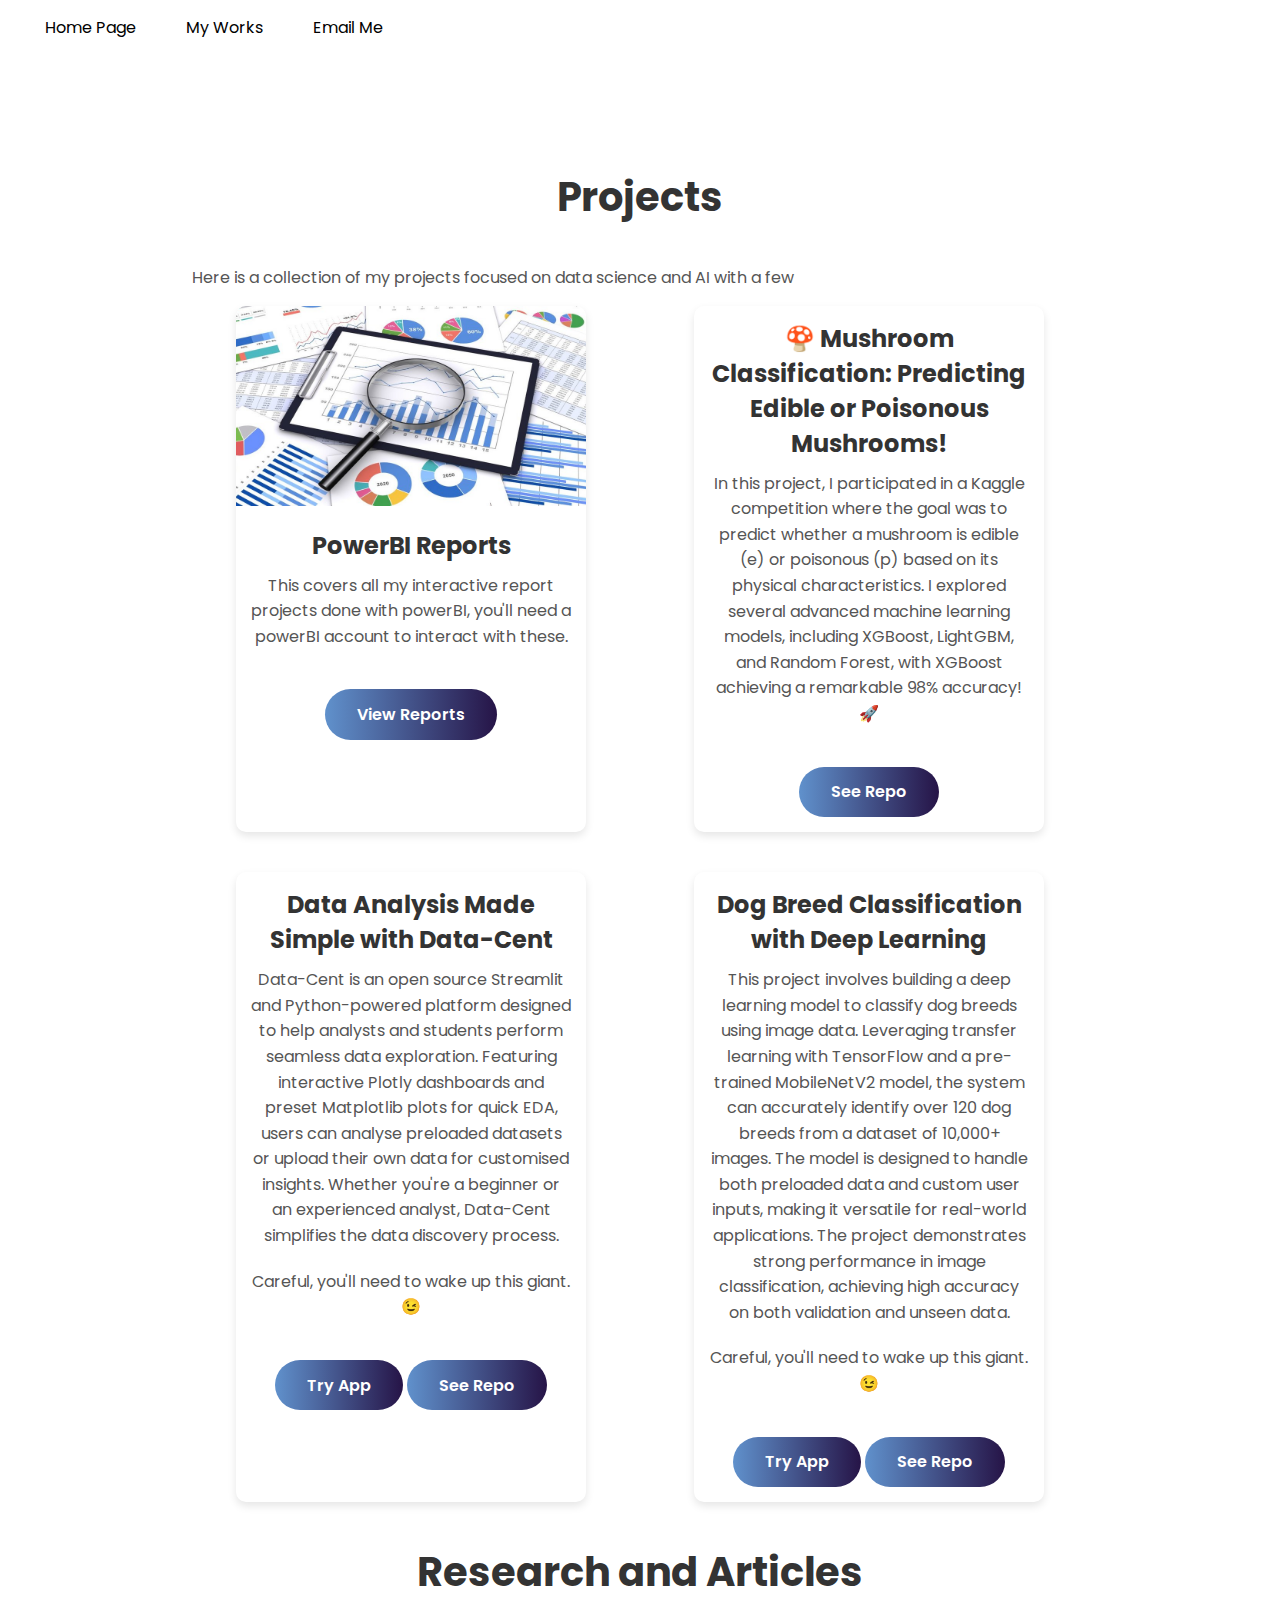
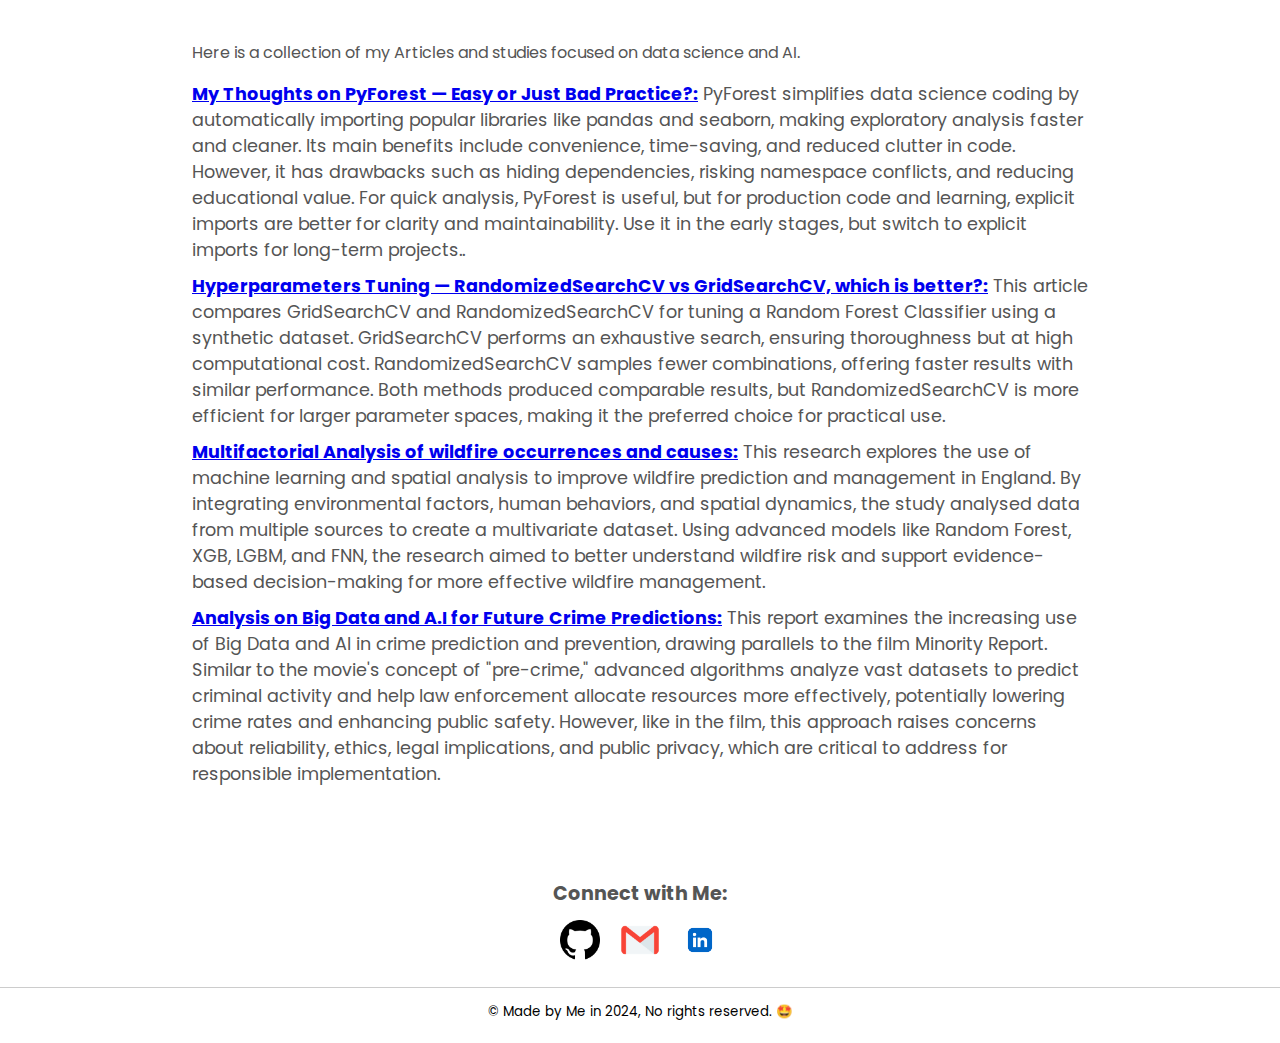
==== projects.html @ 7aef6d6a "Update projects.html" ====
<!DOCTYPE html>
<html lang="en">
<head>
    <meta charset="UTF-8">
    <meta name="viewport" content="width=device-width, initial-scale=1.0">
    <title>Projects | Daniel Emakporuena</title>
    <link rel="stylesheet" href="style.css">
</head>
<body>
    <header>
        <nav>
            <div class="header">
                <ul class="menu-links">
                    <li><a href="index.html">Home Page</a></li>
                    <li><a href="projects.html" class="active">My Works</a></li>
                    <li><a href="mailto:danielemakporuena1@gmail.com">Email Me</a></li>
                </ul>
                <button class="hamburger" onclick="toggleMenu()">
                    <div class="hamburger-icon-box">
                        <div class="hamburger-icon">
                            <span></span>
                            <span></span>
                            <span></span>
                        </div>
                    </div>
                </button>
            </div>
        </nav>
    </header>

    <main>            
        <section id="projects">
            <h1 class="section-title">Projects</h1>
            
            <section id="dashboards">
                <p>Here is a collection of my projects focused on data science and AI with a few </p>
                <p></p>
                <p></p>
                <div class="projects-container">
                    <div class="project-card">
                        <img src="assets/portfolio/analysis tag.jpg" alt="Sales Dashboard">
                        <div class="project-info">
                            <h3>PowerBI Reports</h3>
                            <p>This covers all my interactive report projects done with powerBI, you'll need a powerBI account to interact with these.  </p>
                            <a href="https://www.novypro.com/profile_projects/danieljohnson" class="btn_color">View Reports</a>
                        </div>
                    </div>
            
                    <div class="project-card">
                        <div class="project-info">
                            <h3>🍄 Mushroom Classification: Predicting Edible or Poisonous Mushrooms!</h3>

                            <p>In this project, I participated in a Kaggle competition where the goal was to predict whether a mushroom is edible (e) or poisonous (p) based on its physical characteristics. I explored several advanced machine learning models, including XGBoost, LightGBM, and Random Forest, with XGBoost achieving a remarkable 98% accuracy! 🚀</p>
                            <a href="https://github.com/Daniel15568/Binary-Prediction-of-Poisonous-Mushrooms" class="btn_color">See Repo</a>
                        </div>
                    </div>

                    <div class="project-card">
                        <div class="project-info">
                            <h3>Data Analysis Made Simple with Data-Cent</h3>

                            <p> Data-Cent is an open source Streamlit and Python-powered platform designed to help analysts and students perform seamless data exploration. Featuring interactive Plotly dashboards and preset Matplotlib plots for quick EDA, users can analyse preloaded datasets or upload their own data for customised insights. Whether you're a beginner or an experienced analyst, Data-Cent simplifies the data discovery process.</p>
                            <p>Careful, you'll need to wake up this giant. 😉</p>
                            <a href="https://data-cent.streamlit.app" class="btn_color">Try App</a>
                            <a href="https://data-cent.streamlit.app" class="btn_color">See Repo</a>
                        </div>
                    </div>

                    <div class="project-card">
                        <div class="project-info">
                            <h3>Dog Breed Classification with Deep Learning</h3>

                            <p>This project involves building a deep learning model to classify dog breeds using image data. Leveraging transfer learning with TensorFlow and a pre-trained MobileNetV2 model, the system can accurately identify over 120 dog breeds from a dataset of 10,000+ images. The model is designed to handle both preloaded data and custom user inputs, making it versatile for real-world applications. The project demonstrates strong performance in image classification, achieving high accuracy on both validation and unseen data.</p>
                            <p>Careful, you'll need to wake up this giant. 😉</p>
                            <a href="https://huggingface.co/spaces/daniel15568/Dog-Breed-Classification" class="btn_color">Try App</a>
                            <a href="https://github.com/Daniel15568/Dog-Breeds-Classification-with-CNN" class="btn_color">See Repo</a>
                        </div>
                    </div>
                </div>
            </section>

        <h1 class="section-title">Research and Articles</h1>
            <section id="research">
                <p>Here is a collection of my Articles and studies focused on data science and AI.</p>
                <ul class="research-list">
                    <li><strong><a href="https://medium.com/@danielemakporuena1/my-thoughts-on-pyforest-easy-or-just-bad-practice-66112c812318" target="_blank">My Thoughts on PyForest — Easy or Just Bad Practice?:</a></strong> PyForest simplifies data science coding by automatically importing popular libraries like pandas and seaborn, making exploratory analysis faster and cleaner. Its main benefits include convenience, time-saving, and reduced clutter in code.

                        However, it has drawbacks such as hiding dependencies, risking namespace conflicts, and reducing educational value. For quick analysis, PyForest is useful, but for production code and learning, explicit imports are better for clarity and maintainability. Use it in the early stages, but switch to explicit imports for long-term projects..</li>
                    <li><strong><a href="https://medium.com/@danielemakporuena1/hyperparameters-tuning-randomizedsearchcv-vs-gridsearchcv-which-is-better-f71c5fd5fe66" target="_blank">Hyperparameters Tuning — RandomizedSearchCV vs GridSearchCV, which is better?:</a></strong> This article compares GridSearchCV and RandomizedSearchCV for tuning a Random Forest Classifier using a synthetic dataset.

                        GridSearchCV performs an exhaustive search, ensuring thoroughness but at high computational cost. RandomizedSearchCV samples fewer combinations, offering faster results with similar performance.
                        
                        Both methods produced comparable results, but RandomizedSearchCV is more efficient for larger parameter spaces, making it the preferred choice for practical use.</li>
                    <li><strong><a href="https://rgdoi.net/10.13140/RG.2.2.27816.58883" target="_blank">Multifactorial Analysis of wildfire occurrences and causes:</a></strong> This research explores the use of machine learning and spatial analysis to improve wildfire prediction and management in England. By integrating environmental factors, human behaviors, and spatial dynamics, the study analysed data from multiple sources to create a multivariate dataset. Using advanced models like Random Forest, XGB, LGBM, and FNN, the research aimed to better understand wildfire risk and support evidence-based decision-making for more effective wildfire management.</li>
                    <li><strong><a href="https://rgdoi.net/10.13140/RG.2.2.26822.24640" target="_blank">Analysis on Big Data and A.I for Future Crime Predictions:</a></strong> This report examines the increasing use of Big Data and AI in crime prediction and prevention, drawing parallels to the film Minority Report. Similar to the movie's concept of "pre-crime," advanced algorithms analyze vast datasets to predict criminal activity and help law enforcement allocate resources more effectively, potentially lowering crime rates and enhancing public safety. However, like in the film, this approach raises concerns about reliability, ethics, legal implications, and public privacy, which are critical to address for responsible implementation.</li>
                    

                </ul>
            </section>
        </section>
    </main>

    <footer id="footer">
        <div class="social-media">
            <p>Connect with Me:</p>
            <div class="social-icons">
                <a href="https://github.com/Daniel15568" target="_blank">
                    <img src="./assets/github_logo.png" alt="GitHub">
                </a>
                <a href="mailto:danielemakporuena1@gmail.com">
                    <img src="./assets/email.png" alt="Email">
                </a>
                <a href="https://www.linkedin.com/in/daniel15568" target="_blank">
                    <img src="./assets/linkedin.png" alt="LinkedIn">
                </a>
            </div>
        </div>
        <div class="line">
            <small>© Made by Me in 2024, No rights reserved. 🤩 </small>
        </div>
    </footer>

    <script src="script.js"></script>
</body>
</html>
---- style.css ----
@import url('https://fonts.googleapis.com/css2?family=Poppins:wght@300;400;500;600&display=swap');

* {
    margin: 0;
    padding: 0;
    box-sizing: border-box;
}

body {
    font-family: 'Poppins', sans-serif;
    background-color: white;
    color: #333;
}

html {
    scroll-behavior: smooth;
}

p {
    color: #555;
    line-height: 1.6;
    margin-bottom: 15px;
}

a,
.btn {
    transition: color 0.3s ease, background-color 0.3s ease;
}

.header {
    background-color: white;
    color: black;
    padding: 15px 20px;
    display: flex;
    justify-content: flex-end;
    align-items: center;
    flex-wrap: wrap;
}

nav {
    display: flex;
    align-items: center;
}

nav ul {
    list-style: none;
    display: flex;
    margin: 0;
    padding: 0;
}

nav ul li {
    margin: 0 15px;
}

nav ul li a {
    color: black;
    text-decoration: none;
    padding: 10px;
    transition: background-color 0.3s ease;
}

nav ul li a:hover {
    background-color: whitesmoke;
    border-radius: 5px;
}

.hamburger {
    display: none;
    font-size: 30px;
    cursor: pointer;
    color: black;
    position: absolute;
    top: 20px;
    right: 20px;
    z-index: 10;
}

main {
    margin-top: 60px;
}

section {
    padding-top: 2vh;
    margin: 0 5rem;
    box-sizing: border-box;
    min-height: fit-content;
}

#profile {
    display: flex;
    justify-content: center;
    align-items: center;
    gap: 3rem;
    height: 70vh;
}

.section_pic_container img {
    height: 375px;
    width: 375px;
    border-radius: 50%;
    object-fit: cover;
    box-shadow: 0px 4px 10px rgba(0, 0, 0, 0.2);
}

.section_text {
    align-self: center;
    text-align: center;
}

.section_text p {
    font-weight: 600;
    margin-bottom: 10px;
}

.btn_color {
    background: linear-gradient(90deg, #6091cc, rgb(38, 20, 71));
    border: none;
    color: white;
    padding: 0.8rem 2rem; 
    font-weight: 600;
    border-radius: 2rem;
    cursor: pointer;
    transition: background-color 0.3s ease, transform 0.2s ease;
    text-decoration: none; 
    display: inline-block; 
    margin-top: 20px; 
}

.btn_container {
    display: flex;
    justify-content: center;
    align-items: center;
    margin-top: 20px;
}

.btn_color:hover {
    background-color: #4f7ebf;
    transform: scale(1.05);
}

#about {
    text-align: center;
}

#about h2 {
    text-align: center;
    margin-bottom: 20px;
}

#about .text_container {
    max-width: 800px;
    margin: 0 auto;
    text-align: left;
}

footer {
    background-color: white;
    color: black;
    padding: 20px 0;
    text-align: center;
}

.social-media {
    margin-bottom: 20px;
}

.social-media p {
    margin-bottom: 10px;
    font-size: 1.2rem;
    font-weight: bold;
}

.social-icons {
    display: flex;
    justify-content: center;
    gap: 20px;
}

.social-icons a img {
    width: 40px;
    height: 40px;
    transition: transform 0.3s ease, opacity 0.3s ease;
}

.social-icons a:hover img {
    transform: scale(1.1);
    opacity: 0.8;
}

footer p {
    margin: 10;
}
footer .line {
    border-top: 1px solid #ccc;
    padding-top: 10px;
    margin-top: 20px;
    text-align: center;
}

@media (max-width: 768px) {

    .hamburger {
        display: flex;
        background-color: transparent;
        border: 1px solid #ccc;
        padding: 10px;
        border-radius: 8px;
        width: 50px;
        height: 50px;
        justify-content: center;
        align-items: center;
        cursor: pointer;
        position: absolute;
        top: 20px;
        right: 20px;
        z-index: 10;
    }

    .hamburger-icon-box {
        display: flex;
        justify-content: center;
        align-items: center;
        width: 100%;
        height: 100%;
    }

    .hamburger-icon span {
        display: block;
        width: 25px;
        height: 3px;
        background-color: #333;
        margin: 4px 0;
        transition: all 0.3s ease;
    }

    nav ul {
        flex-direction: column;
        display: none;
        background-color: white;
        width: 50%;
        height: 100vh;
        position: fixed;
        top: 0;
        right: -100%;
        justify-content: flex-start;
        align-items: flex-start;
        padding-top: 80px;
        padding-left: 20px;
        z-index: 9;
        transition: right 0.4s ease;
    }

    nav ul.active {
        display: flex;
        right: 0;
    }

    nav ul li {
        margin: 20px 0;
    }

    section {
        margin: 0 1rem;
    }

    #profile {
        flex-direction: column;
        height: auto;
    }

    .section_pic_container img {
        height: 250px; 
        width: 250px;
    }

    .btn_color {
        padding: 0.8rem 1.5rem;
        font-size: 1rem;
    }

    .social-icons a img {
        width: 30px;
        height: 30px;
    }
}

#projects {
    padding: 2rem;
    background-color: white;
}

.section-title {
    font-size: 2.5rem;
    margin-bottom: 20px;
    margin-top: 20px;
    color: #333;
    text-align: center;
}

.section-subtitle {
    font-size: 1.8rem;
    margin-bottom: 15px;
    color: #333;
}

#research {
    margin-bottom: 40px;
    text-align: left;
}

.research-list {
    list-style-type: none;
    padding: 0;
}

.research-list li {
    margin-bottom: 10px;
    font-size: 1.1rem;
    color: #555;
}

.projects-container {
    display: grid;
    grid-template-columns: repeat(auto-fit, minmax(300px, 1fr));
    gap: 20px;
    justify-items: center;
}

.project-card {
    background-color: white;
    border-radius: 10px;
    box-shadow: 0 4px 8px rgba(0, 0, 0, 0.1);
    overflow: hidden;
    transition: transform 0.3s ease;
    max-width: 350px;
    text-align: left;
    margin-bottom: 20px;
}

.project-card img {
    width: 100%;
    height: 200px;
    object-fit: cover;
}

.project-info {
    padding: 15px;
    text-align: center;
}

.project-info h3 {
    font-size: 1.5rem;
    margin-bottom: 10px;
    color: #333;
}

.project-info p {
    color: #555;
    margin-bottom: 20px;
}

.project-card:hover {
    transform: scale(1.05);
}
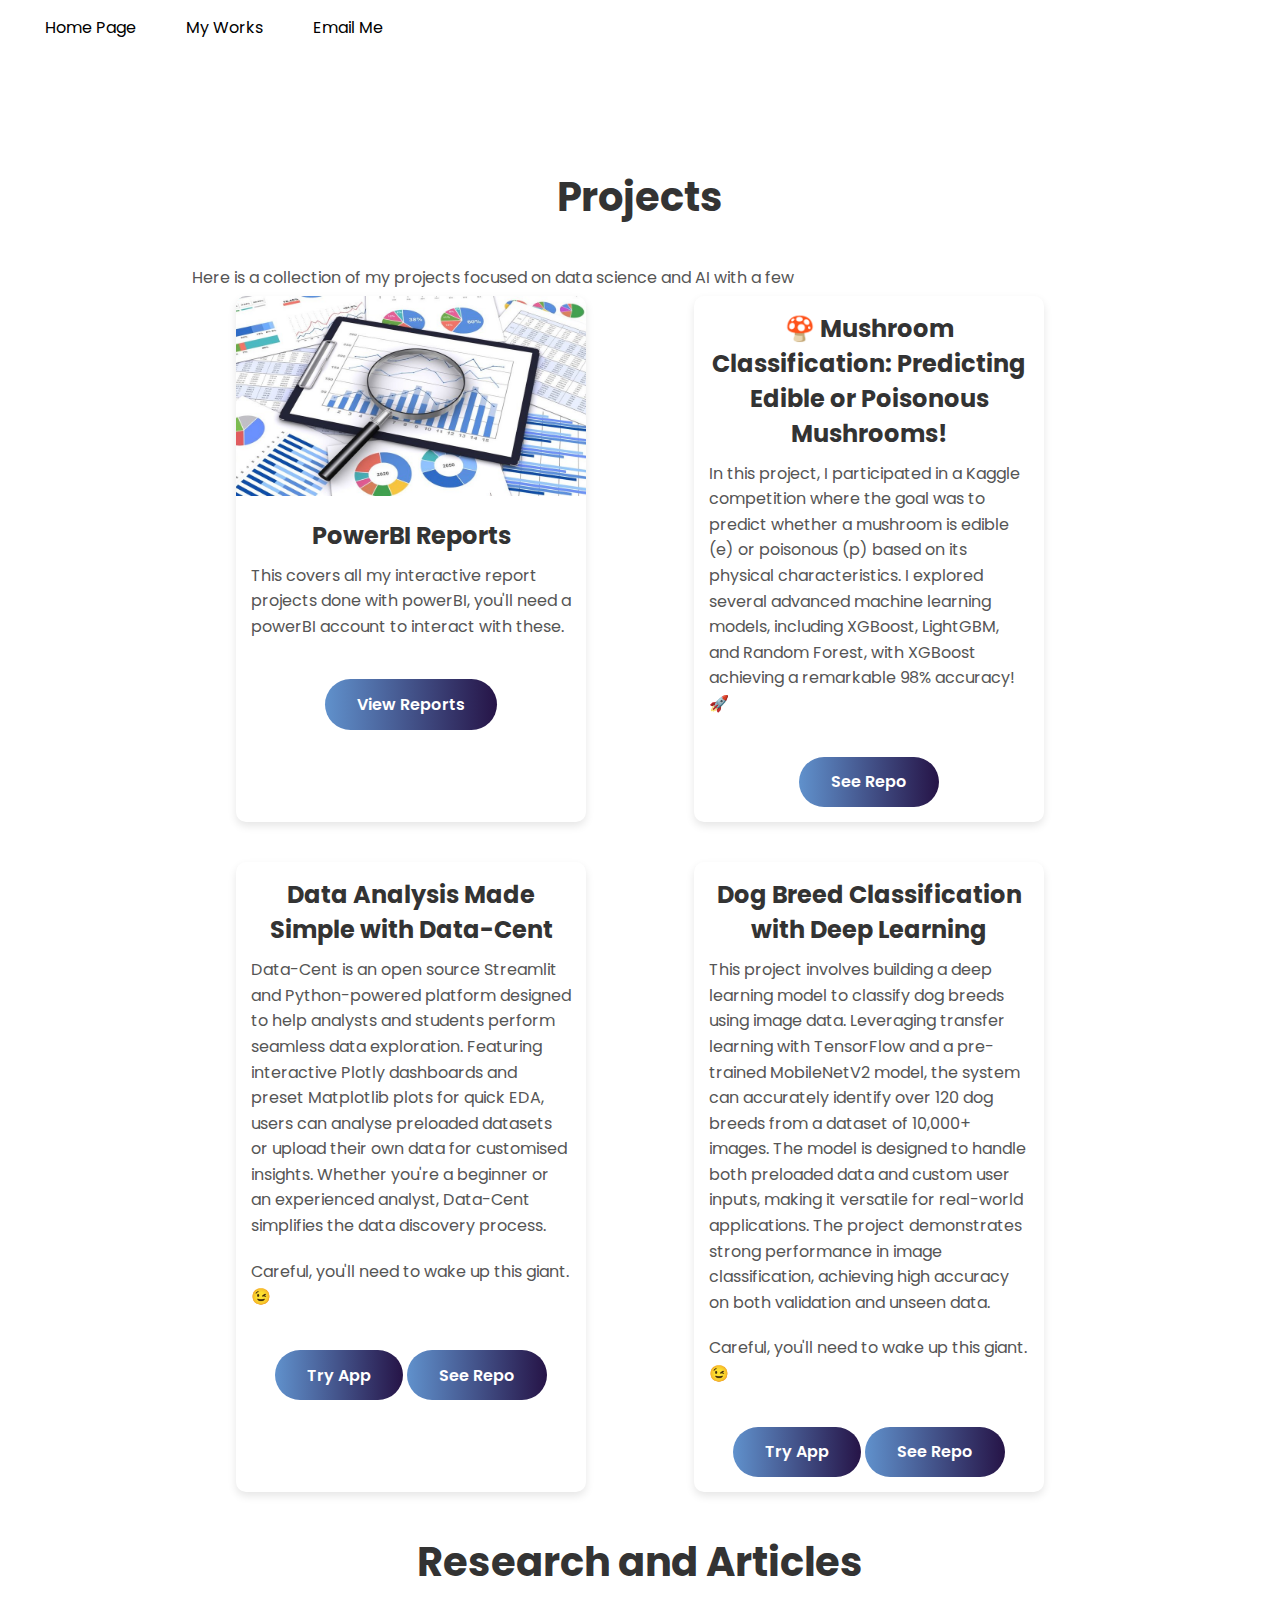
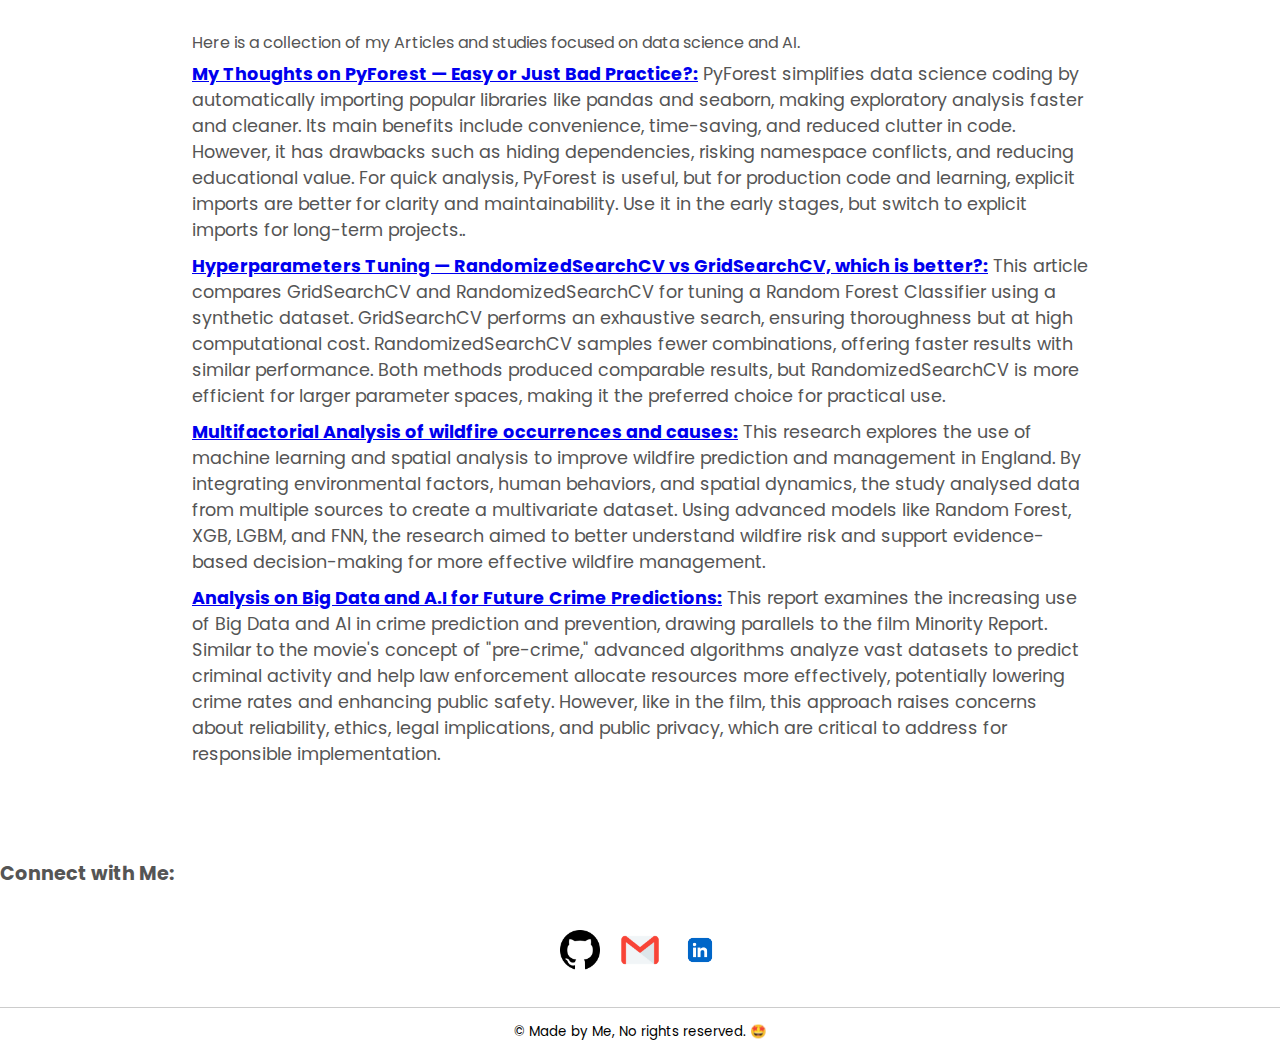
==== commit e2d896d0: "Update projects.html" ====
--- a/projects.html
+++ b/projects.html
@@ -38,7 +38,7 @@
                 <p></p>
                 <div class="projects-container">
                     <div class="project-card">
-                        <img src="assets/portfolio/analysis tag.jpg" alt="Sales Dashboard">
+                        <img src="assets/analysis tag.jpg" alt="Sales Dashboard">
                         <div class="project-info">
                             <h3>PowerBI Reports</h3>
                             <p>This covers all my interactive report projects done with powerBI, you'll need a powerBI account to interact with these.  </p>
@@ -62,7 +62,7 @@
                             <p> Data-Cent is an open source Streamlit and Python-powered platform designed to help analysts and students perform seamless data exploration. Featuring interactive Plotly dashboards and preset Matplotlib plots for quick EDA, users can analyse preloaded datasets or upload their own data for customised insights. Whether you're a beginner or an experienced analyst, Data-Cent simplifies the data discovery process.</p>
                             <p>Careful, you'll need to wake up this giant. 😉</p>
                             <a href="https://data-cent.streamlit.app" class="btn_color">Try App</a>
-                            <a href="https://data-cent.streamlit.app" class="btn_color">See Repo</a>
+                            <a href="https://github.com/data-centt/Data-Analytics" class="btn_color">See Repo</a>
                         </div>
                     </div>
 
@@ -116,7 +116,7 @@
             </div>
         </div>
         <div class="line">
-            <small>© Made by Me in 2024, No rights reserved. 🤩 </small>
+            <small>© Made by Me, No rights reserved. 🤩 </small>
         </div>
     </footer>
 
--- a/style.css
+++ b/style.css
@@ -140,18 +140,75 @@
 }
 
 #about {
-    text-align: center;
-}
-
+    display: flex;
+    flex-direction: column;
+    justify-content: center;
+    align-items: center;
+    width: 90vw; 
+    text-align: left; 
+}
 #about h2 {
-    text-align: center;
+    margin-bottom: 20px; 
+    margin-top: 20px;
+}
+
+#about .text_container {
+    width: 100%; 
+}
+
+#about p {
+    font-size: 1.0em;
+    line-height: 1.3;
+    color: #555;
+}
+.skills-container {
+    display: flex;
+    flex-wrap: wrap;
+    justify-content: space-around;
+    text-align: center;
+    margin: 0 auto;
+}
+
+.skill-box {
+    flex-basis: 30%; 
+    padding: 20px;
+    margin: 10px;
+    text-align: center;
+}
+
+.skill-box img {
+    margin-bottom: 10px;
+    width: 80px; 
+    height: 80px;
+}
+
+h3 {
+    font-size: 1.5em;
+    margin-bottom: 10px;
+}
+
+p {
+    font-size: 1em;
+    margin-bottom: 5px;
+    text-align: left;
+}
+
+.centered-skill-box {
+    flex-basis: 30%;
+    margin-left: auto;
+    margin-right: auto;
+}
+
+#skills .title_2 {
+    text-align: center;
+    margin-bottom: 10px;
+}
+
+.skills-intro {
+    text-align: center;
+    font-size: 1.2em;
     margin-bottom: 20px;
-}
-
-#about .text_container {
-    max-width: 800px;
-    margin: 0 auto;
-    text-align: left;
+    color: #555; 
 }
 
 footer {
@@ -162,11 +219,11 @@
 }
 
 .social-media {
-    margin-bottom: 20px;
+    margin-bottom: 30px;
 }
 
 .social-media p {
-    margin-bottom: 10px;
+    margin-bottom: 40px;
     font-size: 1.2rem;
     font-weight: bold;
 }
@@ -199,7 +256,6 @@
 }
 
 @media (max-width: 768px) {
-
     .hamburger {
         display: flex;
         background-color: transparent;
@@ -278,11 +334,22 @@
         padding: 0.8rem 1.5rem;
         font-size: 1rem;
     }
-
-    .social-icons a img {
-        width: 30px;
-        height: 30px;
-    }
+    .skills-container {
+        display: flex;
+        flex-direction: column;
+        justify-content: center;
+        align-items: center;
+        margin: 0;
+        text-align: center;
+    }
+
+    .skill-box {
+        flex-basis: 90%; 
+        padding: 10px;
+        margin: 10px;
+        text-align: center;
+    }
+    
 }
 
 #projects {
@@ -363,5 +430,3 @@
 .project-card:hover {
     transform: scale(1.05);
 }
-
-
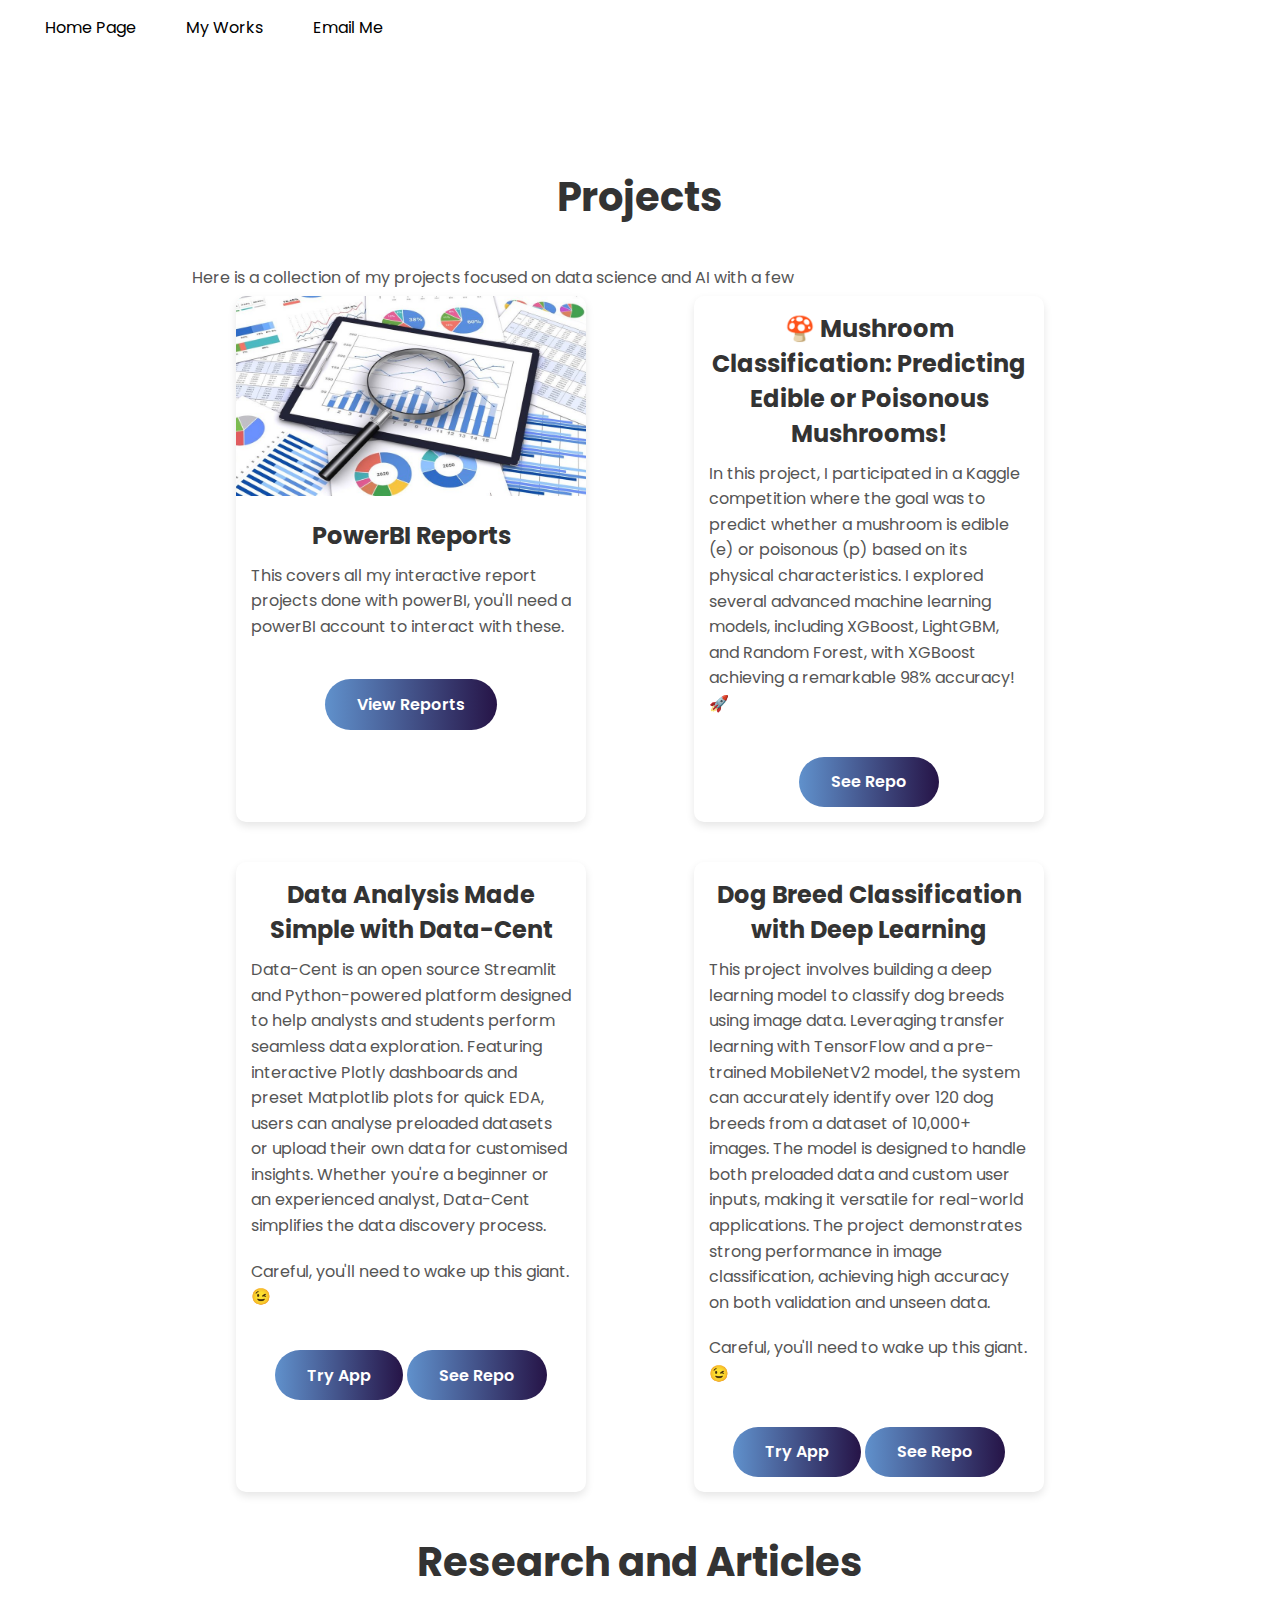
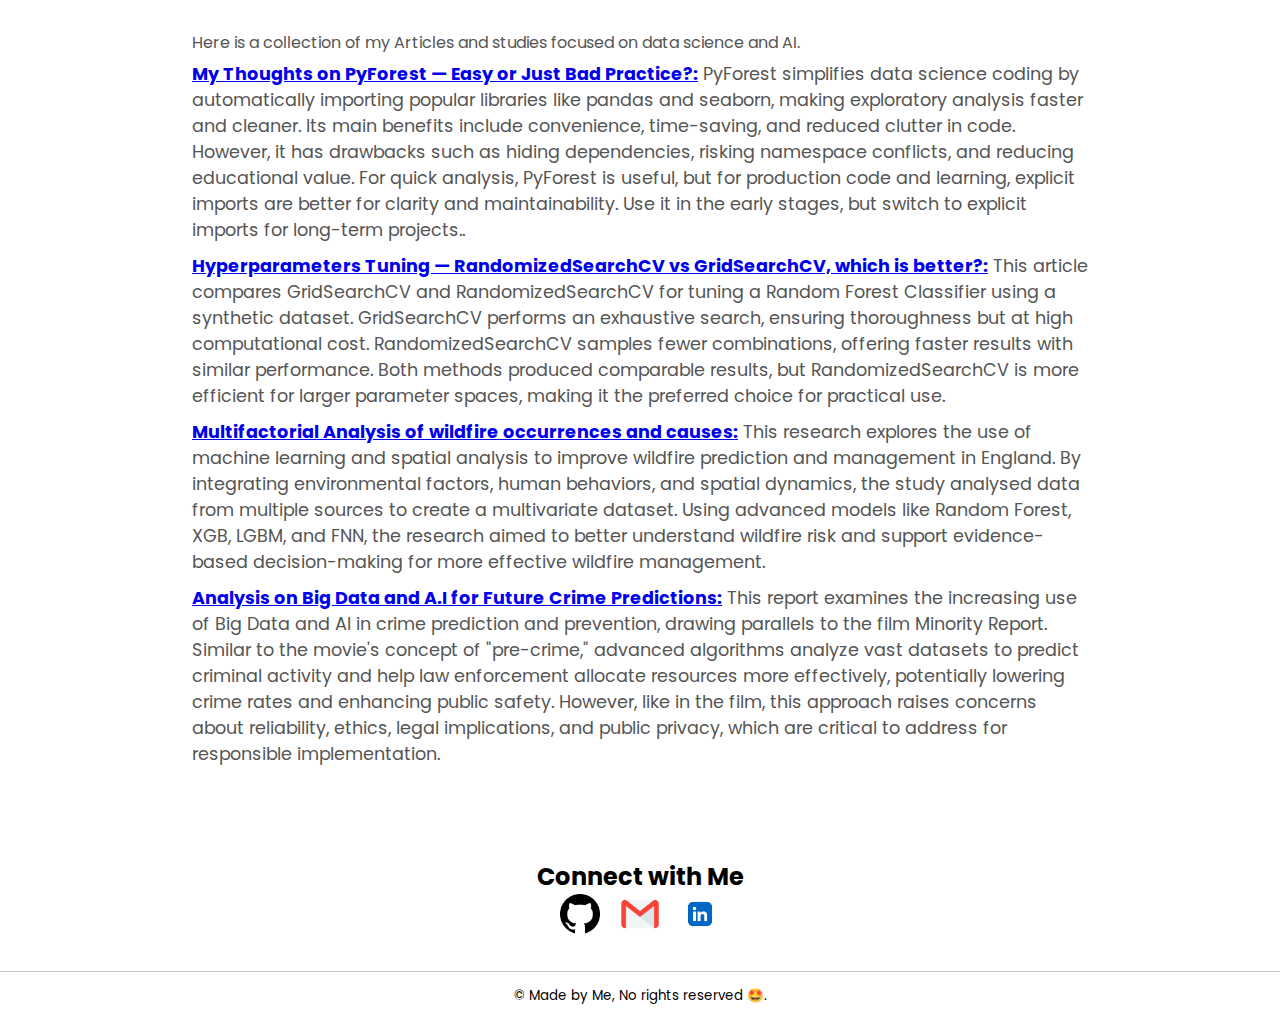
==== commit cc219338: "Update projects.html" ====
--- a/projects.html
+++ b/projects.html
@@ -102,22 +102,26 @@
 
     <footer id="footer">
         <div class="social-media">
-            <p>Connect with Me:</p>
+            <h2 class="connect">Connect with Me</h2>
             <div class="social-icons">
                 <a href="https://github.com/Daniel15568" target="_blank">
-                    <img src="./assets/github_logo.png" alt="GitHub">
+                    <img src="./assets/github_logo.png" alt="GitHub" width="40" height="40">
                 </a>
-                <a href="mailto:danielemakporuena1@gmail.com">
-                    <img src="./assets/email.png" alt="Email">
+                <a href="mailto:danielemakporuena.com">
+                    <img src="./assets/email.png" alt="Email" width="40" height="40">
                 </a>
                 <a href="https://www.linkedin.com/in/daniel15568" target="_blank">
-                    <img src="./assets/linkedin.png" alt="LinkedIn">
+                    <img src="./assets/linkedin.png" alt="LinkedIn" width="40" height="40">
                 </a>
             </div>
         </div>
         <div class="line">
-            <small>© Made by Me, No rights reserved. 🤩 </small>
-        </div>
+            <div class="container">
+                <small class="bootscore-copyright">
+                    <span class="cr-symbol">©</span>&nbsp;Made by Me, No rights reserved 🤩.
+                </small>
+            </div>
+        </div>    
     </footer>
 
     <script src="script.js"></script>
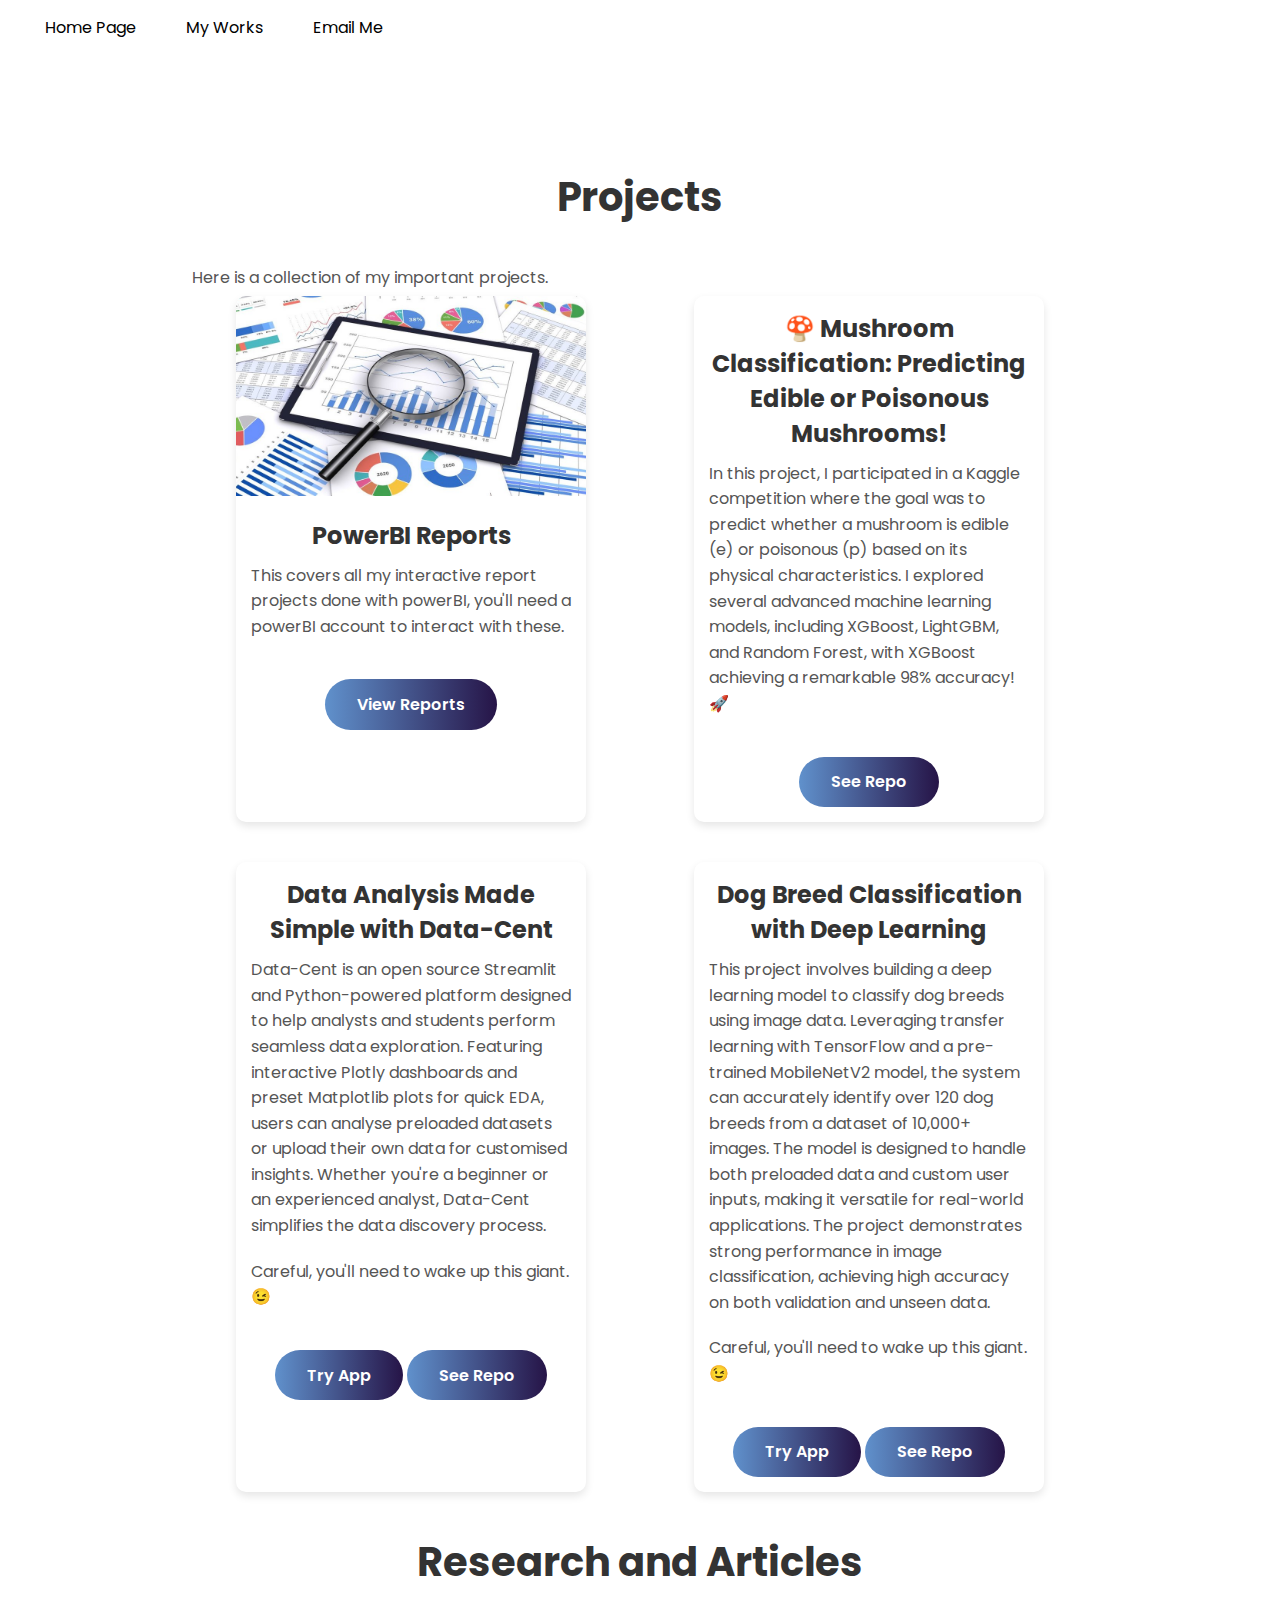
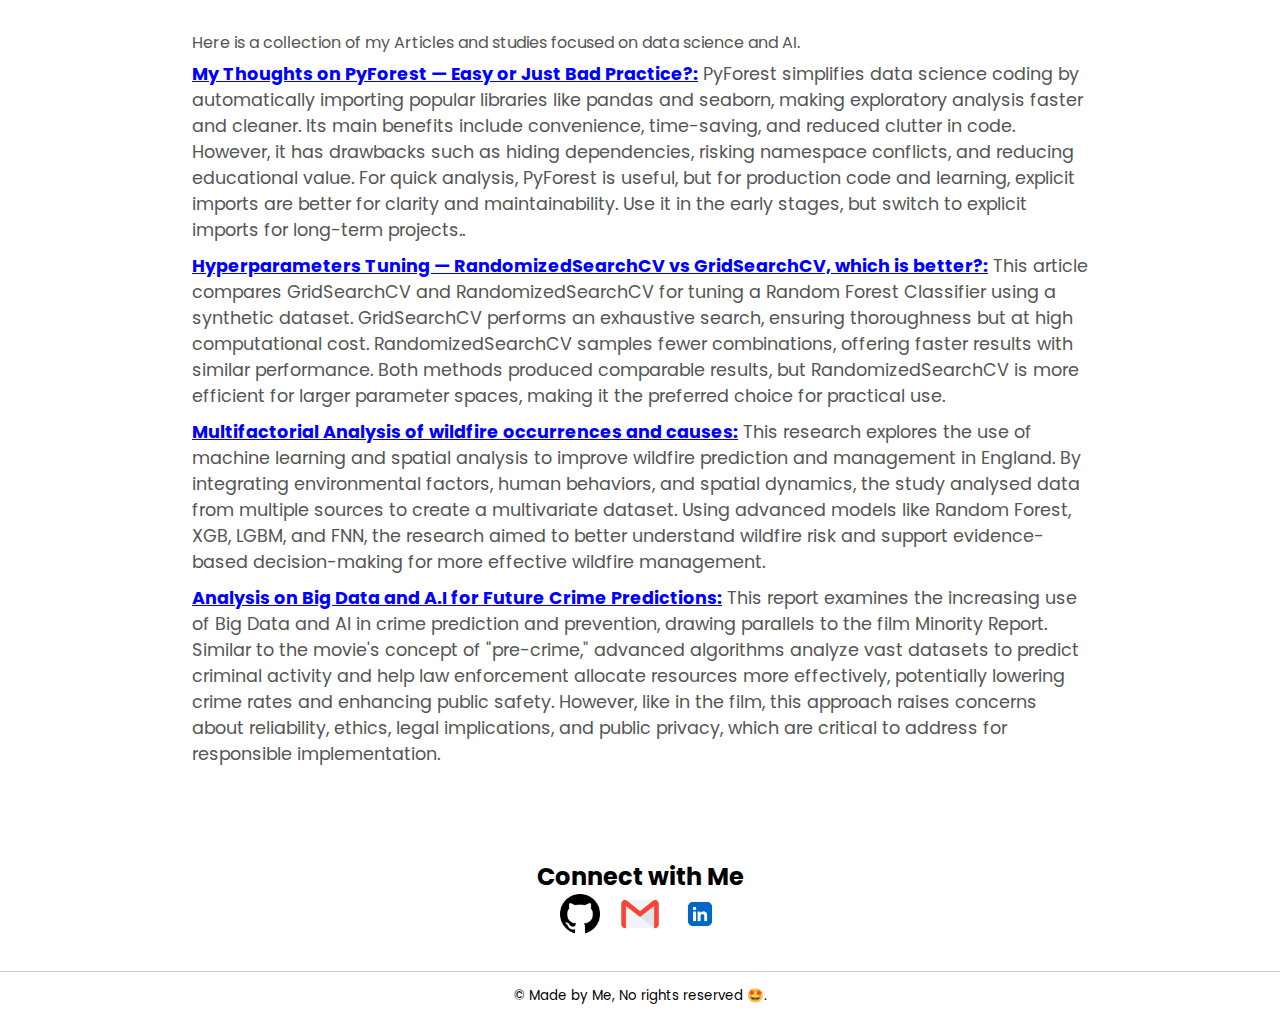
==== commit ad97a761: "Update projects.html" ====
--- a/projects.html
+++ b/projects.html
@@ -33,7 +33,7 @@
             <h1 class="section-title">Projects</h1>
             
             <section id="dashboards">
-                <p>Here is a collection of my projects focused on data science and AI with a few </p>
+                <p>Here is a collection of my important projects. </p>
                 <p></p>
                 <p></p>
                 <div class="projects-container">
--- a/style.css
+++ b/style.css
@@ -430,3 +430,9 @@
 .project-card:hover {
     transform: scale(1.05);
 }
+
+#research a:link,
+#research a:visited {
+    color: blue; 
+    transition: color 0.3s ease;
+}
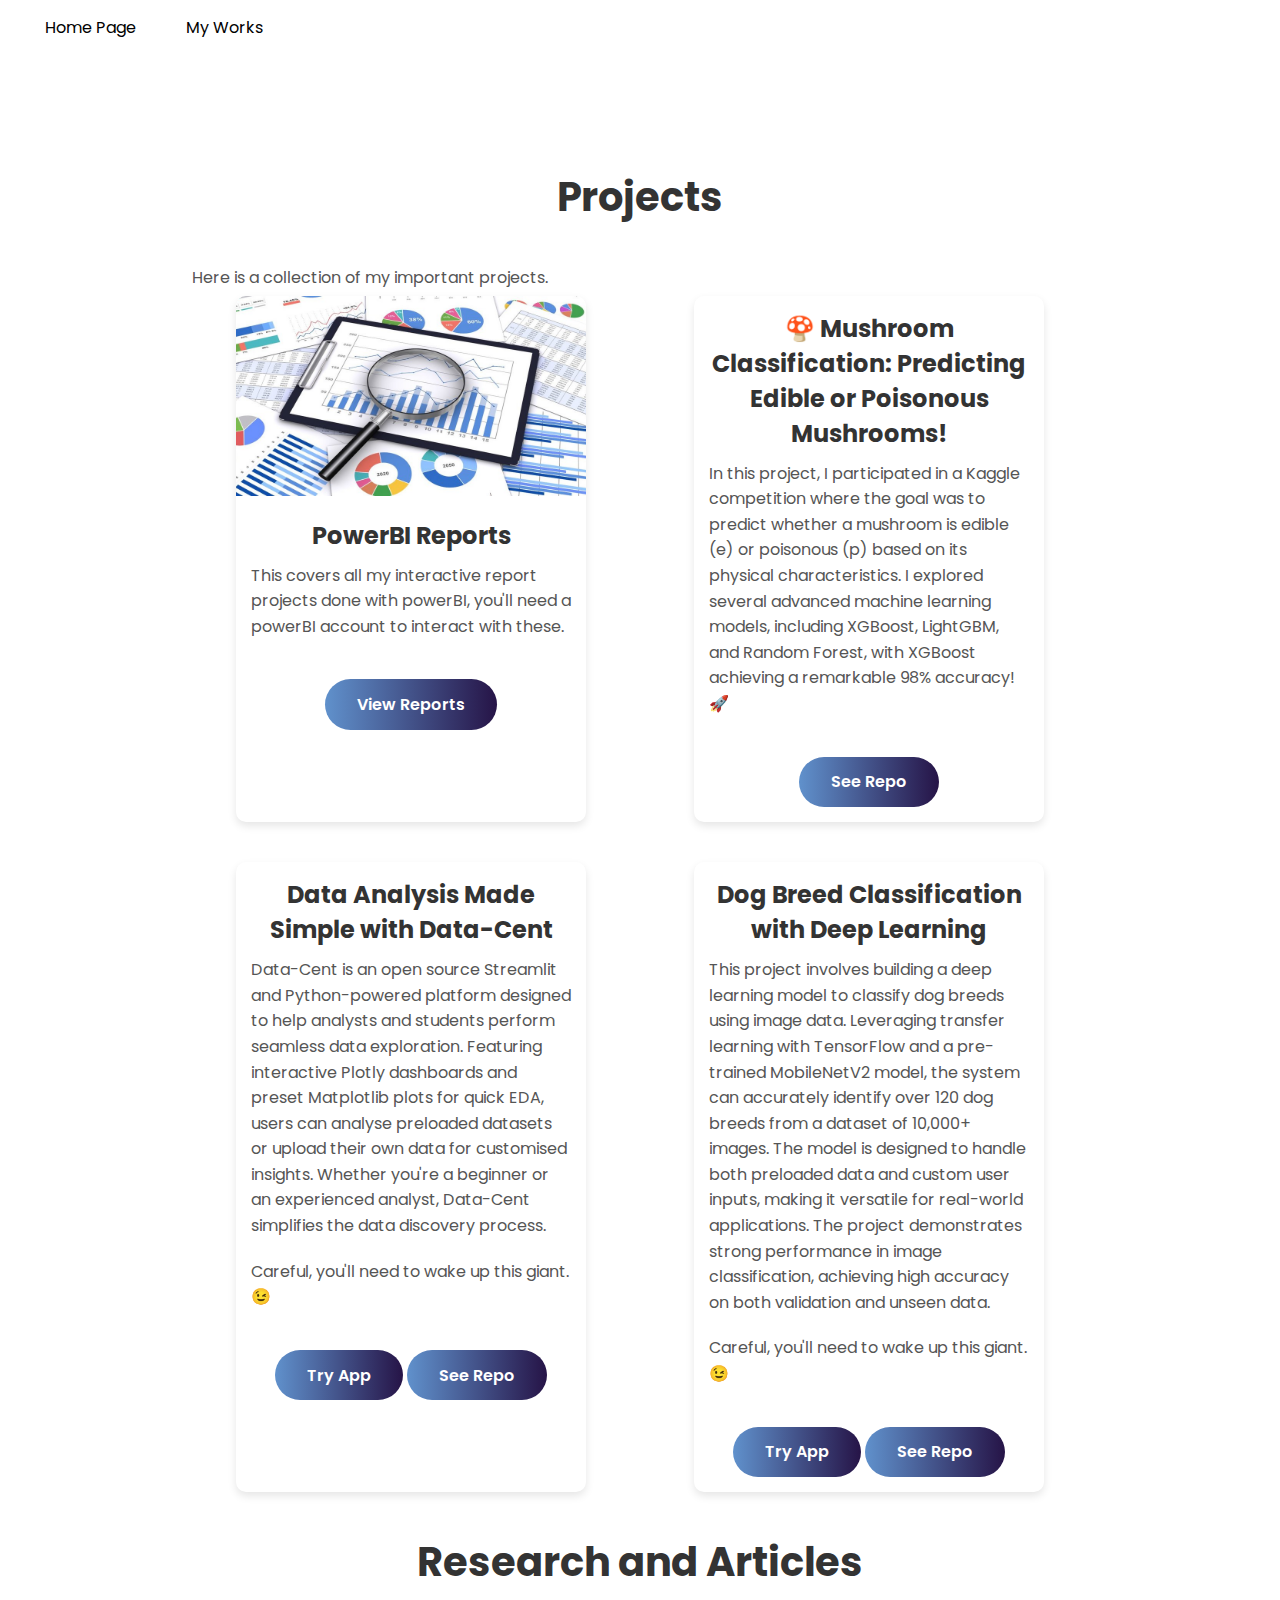
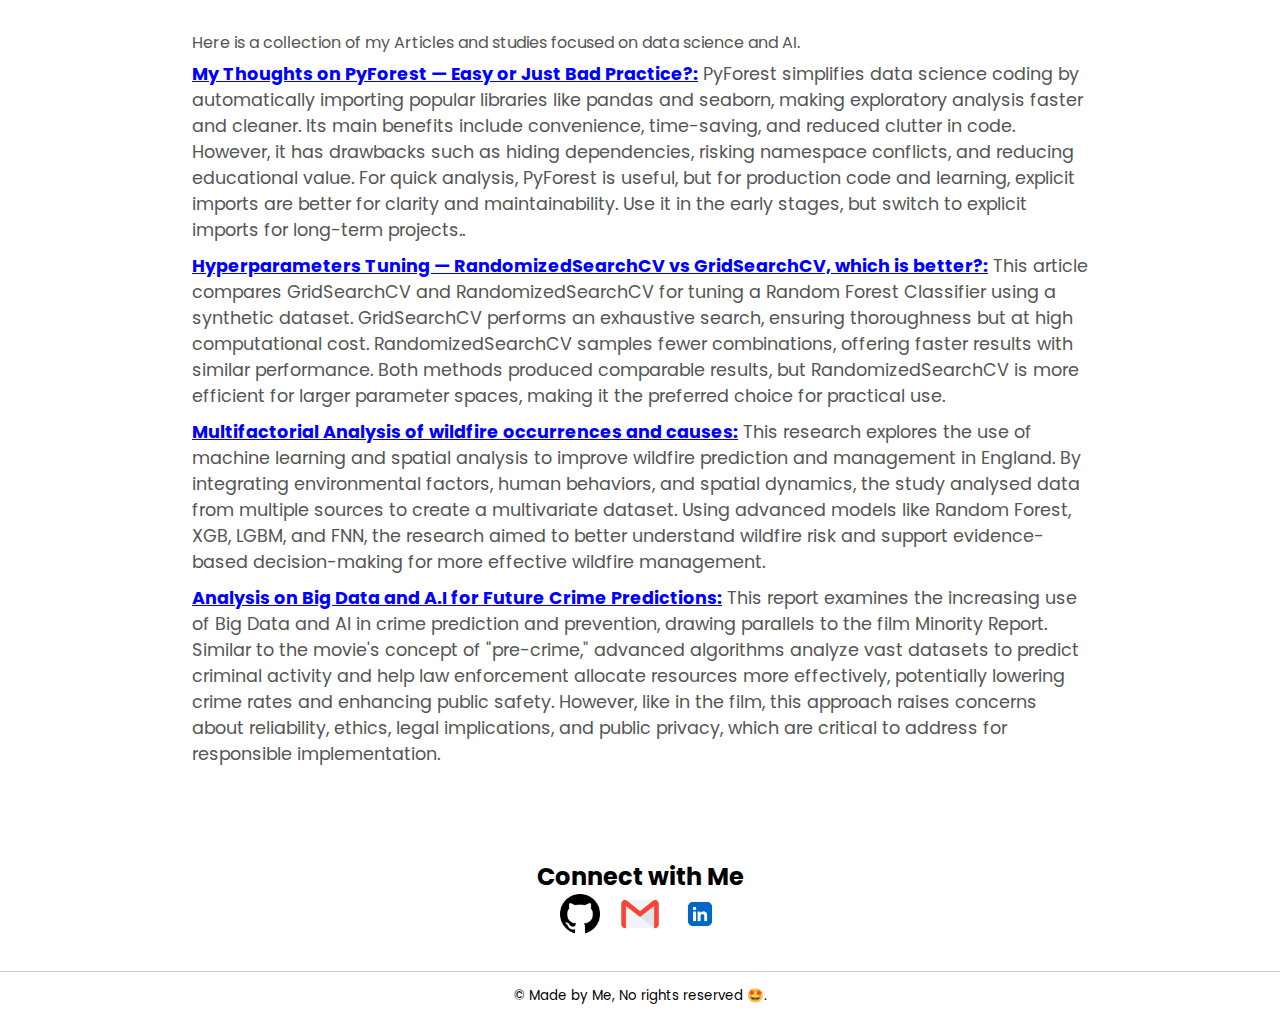
==== commit cfdece80: "Update projects.html" ====
--- a/projects.html
+++ b/projects.html
@@ -13,7 +13,6 @@
                 <ul class="menu-links">
                     <li><a href="index.html">Home Page</a></li>
                     <li><a href="projects.html" class="active">My Works</a></li>
-                    <li><a href="mailto:danielemakporuena1@gmail.com">Email Me</a></li>
                 </ul>
                 <button class="hamburger" onclick="toggleMenu()">
                     <div class="hamburger-icon-box">
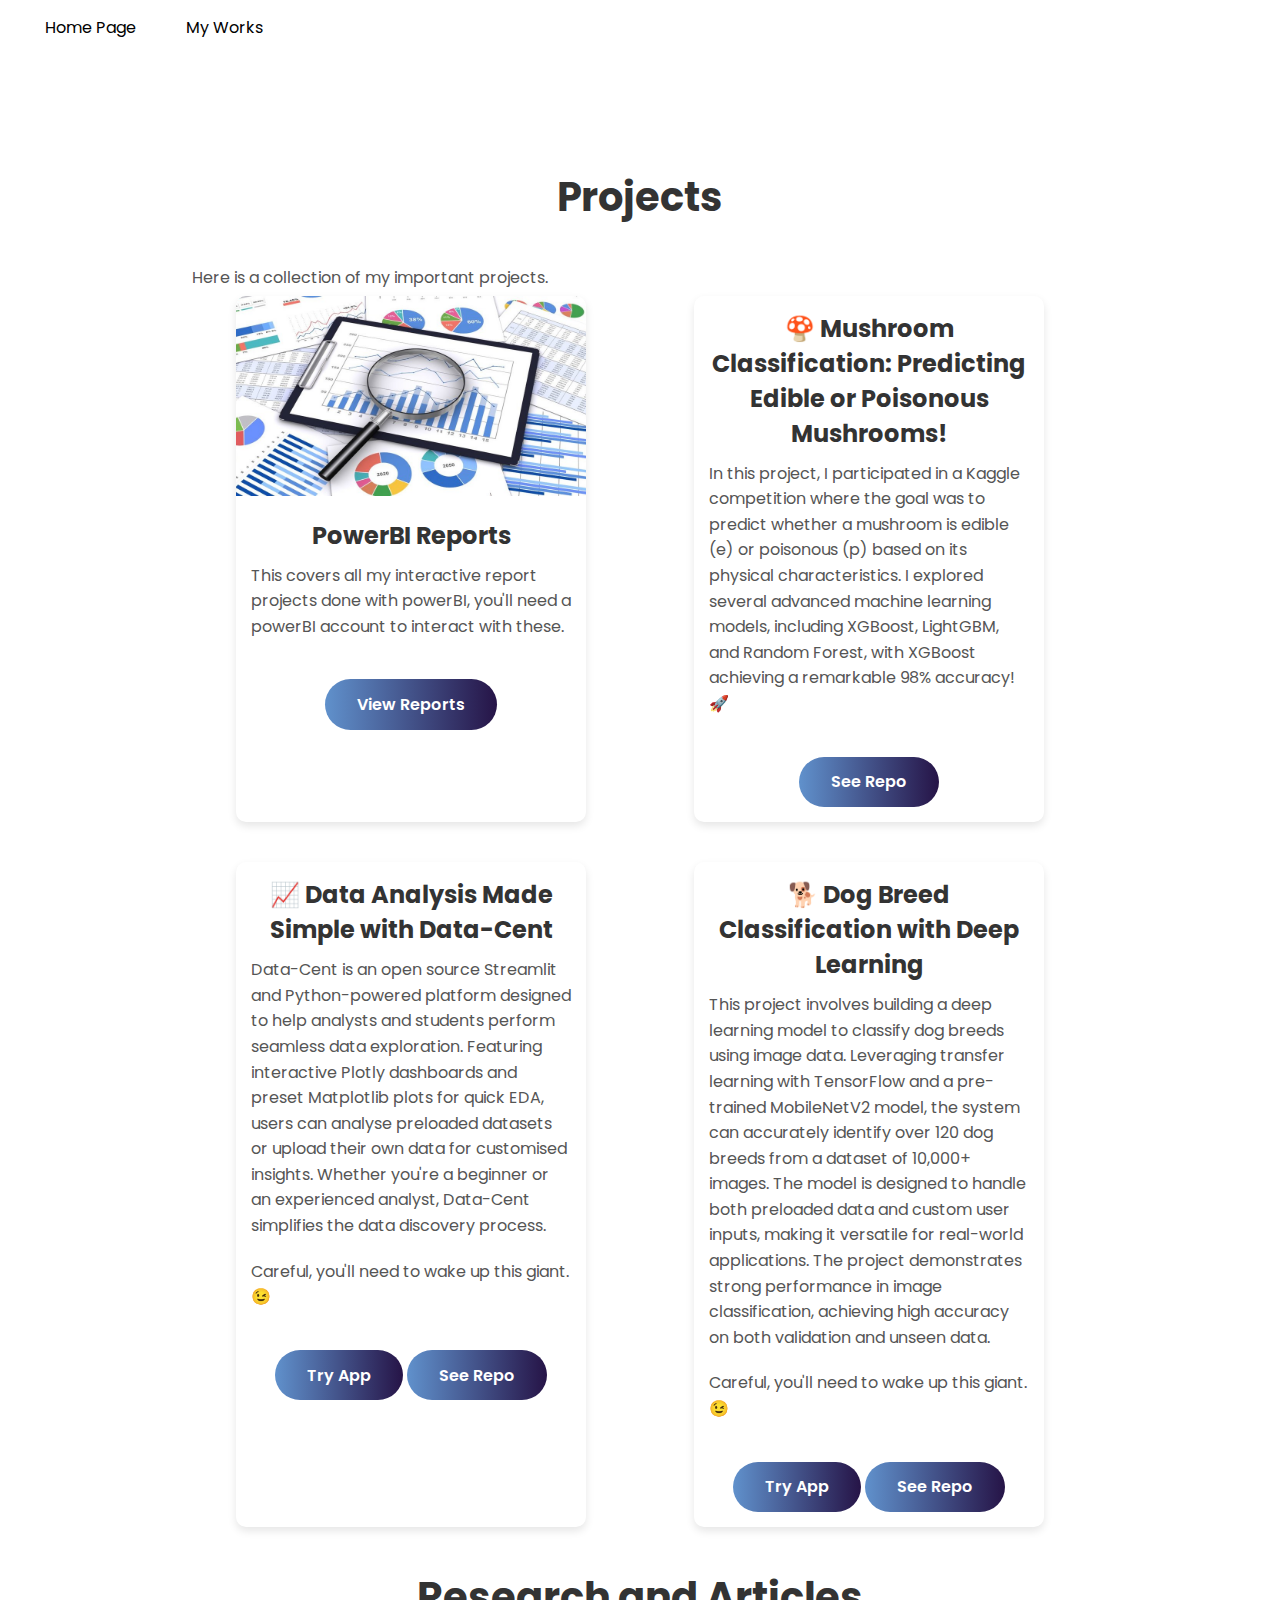
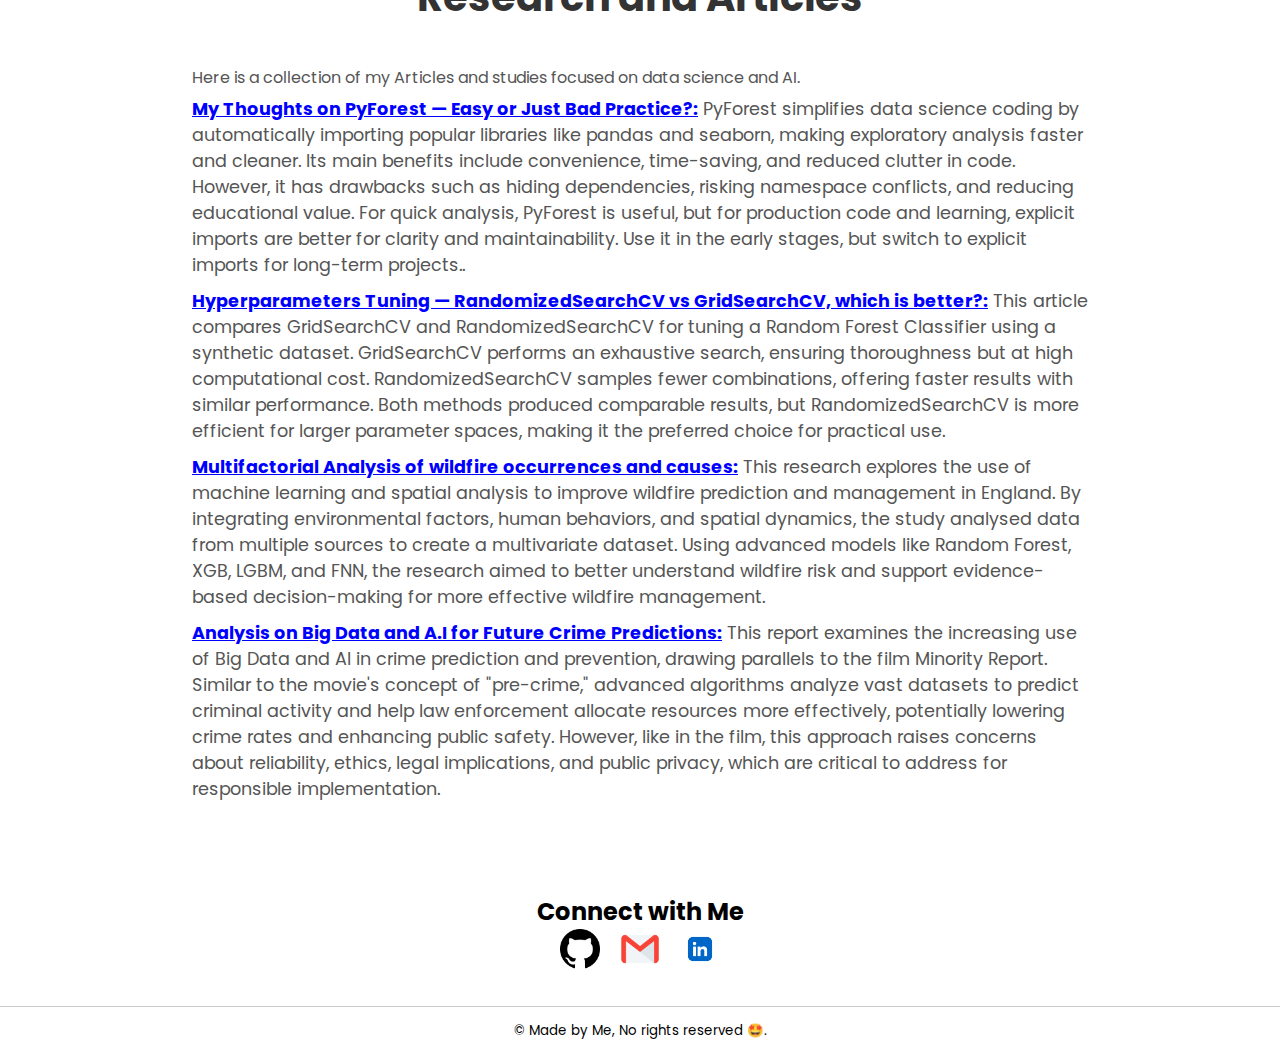
==== commit 0586ea26: "Update projects.html" ====
--- a/projects.html
+++ b/projects.html
@@ -56,7 +56,7 @@
 
                     <div class="project-card">
                         <div class="project-info">
-                            <h3>Data Analysis Made Simple with Data-Cent</h3>
+                            <h3>📈 Data Analysis Made Simple with Data-Cent</h3>
 
                             <p> Data-Cent is an open source Streamlit and Python-powered platform designed to help analysts and students perform seamless data exploration. Featuring interactive Plotly dashboards and preset Matplotlib plots for quick EDA, users can analyse preloaded datasets or upload their own data for customised insights. Whether you're a beginner or an experienced analyst, Data-Cent simplifies the data discovery process.</p>
                             <p>Careful, you'll need to wake up this giant. 😉</p>
@@ -67,7 +67,7 @@
 
                     <div class="project-card">
                         <div class="project-info">
-                            <h3>Dog Breed Classification with Deep Learning</h3>
+                            <h3>🐕 Dog Breed Classification with Deep Learning</h3>
 
                             <p>This project involves building a deep learning model to classify dog breeds using image data. Leveraging transfer learning with TensorFlow and a pre-trained MobileNetV2 model, the system can accurately identify over 120 dog breeds from a dataset of 10,000+ images. The model is designed to handle both preloaded data and custom user inputs, making it versatile for real-world applications. The project demonstrates strong performance in image classification, achieving high accuracy on both validation and unseen data.</p>
                             <p>Careful, you'll need to wake up this giant. 😉</p>
